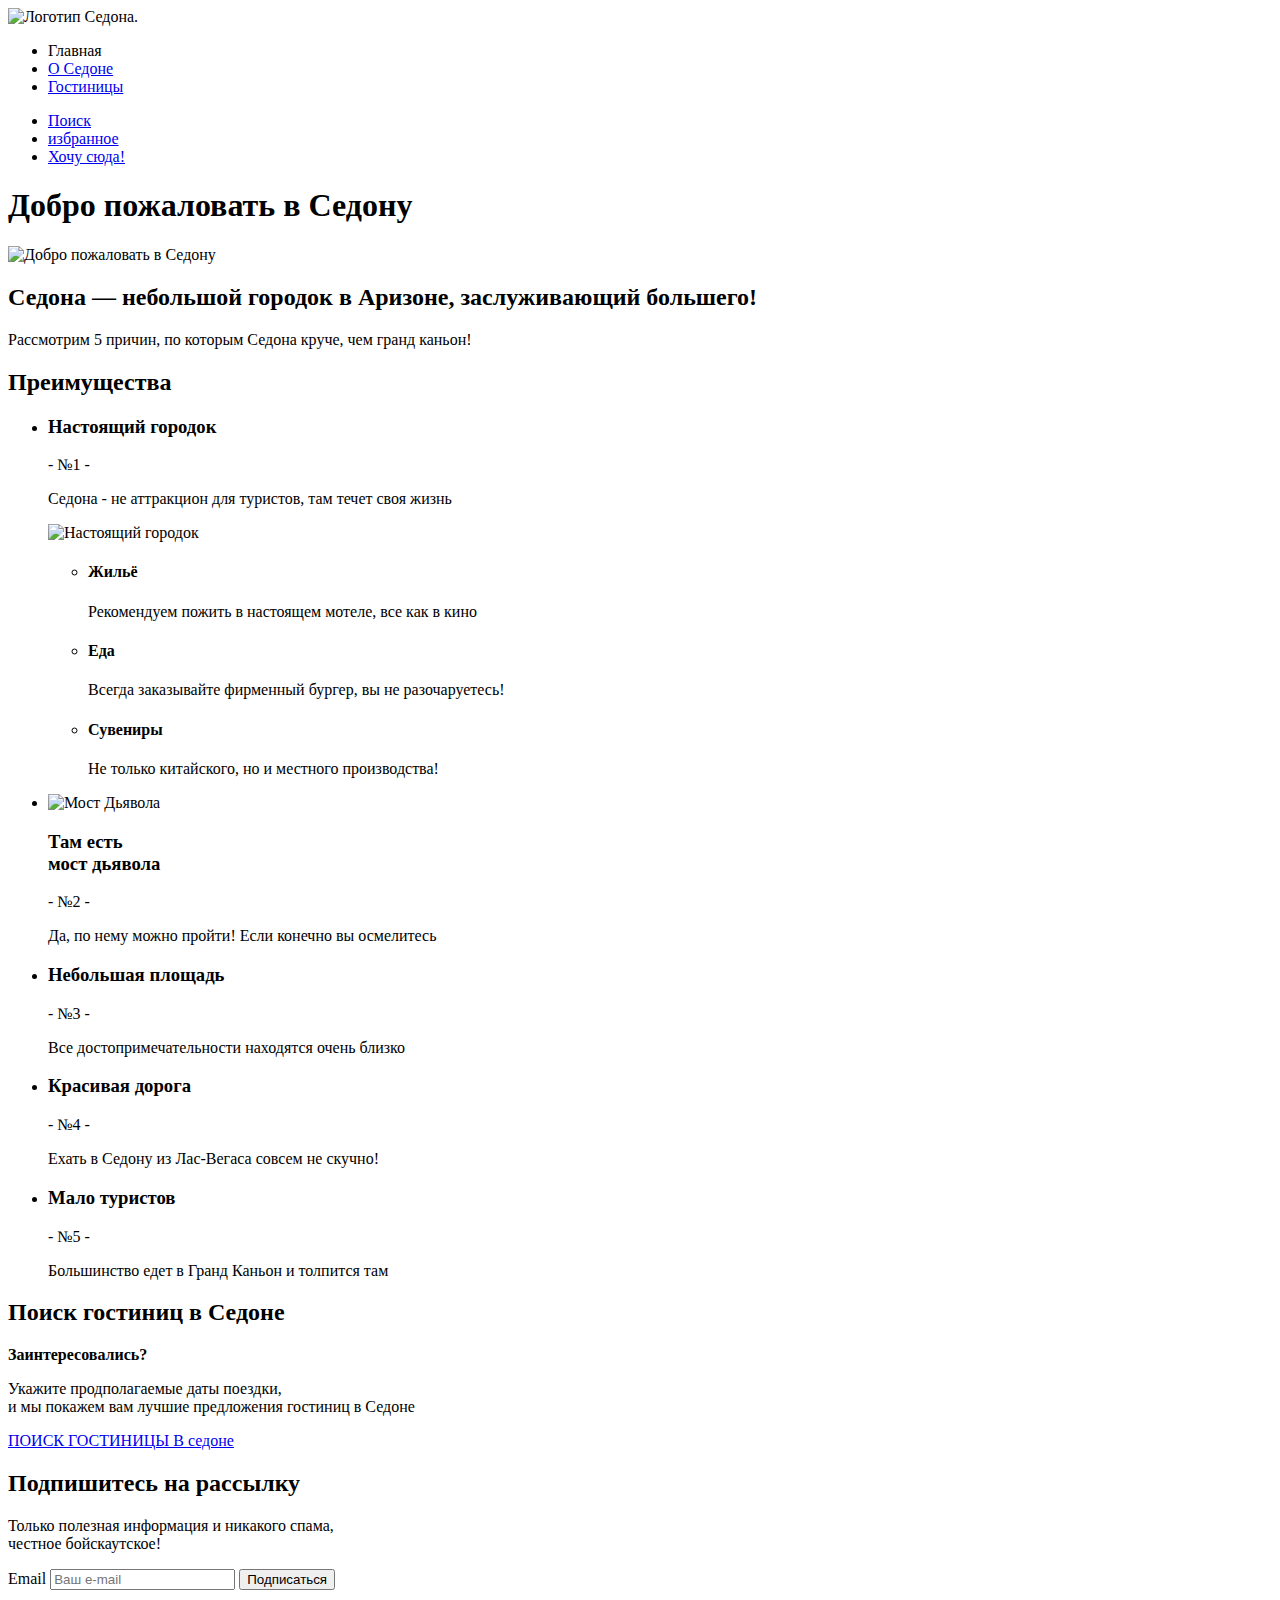
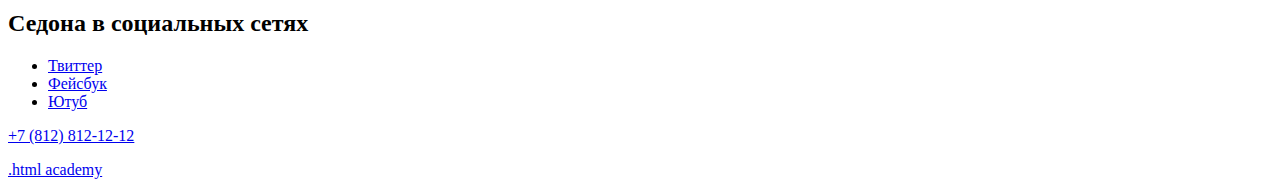
==== index.html @ 6b9be717 "разметка главной страницы" ====
<!DOCTYPE html>
<html lang="ru">

<head>
  <meta charset="utf-8">
  <title>Седона</title>
</head>

<body>
  <header class="page-header">
    <nav class="navigation">
      <a class="navigation-logo">
        <img class="page-header-logo" src="" alt="Логотип Седона.">
      </a>
      <ul class="navigation-list">
        <li class="navigation-item">
          <a class="navigation-link navigation-link-current">Главная</a>
        </li>
        <li class="navigation-item">
          <a class="navigation-link " href="#">О Седоне</a>
        </li>
        <li class="navigation-item">
          <a class="navigation-link" href="catalog.html">Гостиницы</a>
        </li>
      </ul>
      <ul class="navigation-list navigation-user">
        <li class="navigation-item">
          <a class="navigation-link" href="#">
            <span class="visually-hidden">Поиск</span>
          </a>
        </li>
        <li class="navigation-item">
          <a class="navigation-link" href="#">
            <span class="visually-hidden">избранное</span>
          </a>
        </li>
        <li class="navigation-item">
          <a class="navigation-link" href="#">Хочу сюда!</a>
        </li>
      </ul>
    </nav>
  </header>
  <main class="main-index">
    <h1 class="visually-hidden">Добро пожаловать в Седону</h1>
    <img class="image" src="" alt="Добро пожаловать в Седону">
    <section class="main-title">
      <h2 class="title-large">Седона — небольшой городок в Аризоне, заслуживающий большего!</h2>
      <p class="subtitle">Рассмотрим 5 причин, по которым Седона круче, чем гранд каньон!</p>
    </section>
    <section class="advantages">
      <h2 class="visually-hidden">Преимущества</h2>
      <ul class="advantages-list">
        <li class="advantage-item">
          <div class="advantage-first">
            <h3 class="advantages-title">Настоящий городок</h3>
            <span class="advantage-number">- №1 -</span>
            <p class="advantage-description">Седона - не аттракцион для туристов, там течет своя жизнь</p>
          </div>
          <div class="advantage-image"> <img alt="Настоящий городок"> </div>
          <ul class="advantages-сity">
            <li class="advantages-сity house">
              <h4>Жильё</h4>
              <p>Рекомендуем пожить в настоящем мотеле, все как в кино</p>
            </li>
            <li class="advantages-сity food">
              <h4>Еда</h4>
              <p>Всегда заказывайте фирменный бургер, вы не разочаруетесь!</p>
            </li>
            <li class="advantages-сity gift">
              <h4>Сувениры</h4>
              <p>Не только китайского, но и местного производства!</p>
            </li>
          </ul>
        </li>
        <li class="advantage-item">
          <div class="advantage-image"> <img alt="Мост Дьявола"> </div>
          <div class="advantage-second">
            <h3 class="advantages-title">Там есть <br> мост дьявола</h3>
            <span class="advantage-number">- №2 -</span>
            <p class="advantage-description">Да, по нему можно пройти! Если конечно вы осмелитесь</p>
          </div>
        </li>
        <li class="advantage-item">
          <h3 class="advantages-title">Небольшая площадь</h3>
          <span class="advantage-number">- №3 -</span>
          <p class="advantage-description">Все достопримечательности находятся очень близко</p>
        </li>
        <li class="advantage-item">
          <h3 class="advantages-title">Красивая дорога</h3>
          <span class="advantage-number">- №4 -</span>
          <p class="advantage-description">Ехать в Седону из Лас-Вегаса совсем не скучно!</p>
        </li>
        <li class="advantage-item">
          <h3>Мало туристов</h3>
          <span class="advantage-number">- №5 -</span>
          <p class="advantage-description">Большинство едет в Гранд Каньон и толпится там</p>
        </li>
      </ul>
    </section>
    <section class="search-hotel">
      <h2 class="visually-hidden">Поиск гостиниц в Седоне</h2>
      <strong class="search-question">Заинтересовались?</strong>
      <p class="search-date">Укажите продполагаемые даты поездки,
        <br>и мы покажем вам лучшие предложения гостиниц в Седоне
      </p>
      <a class="button button-search" href="#">ПОИСК ГОСТИНИЦЫ В седоне</a>
    </section>
    <section class="newsletter">
      <h2 class="page-footer-title">Подпишитесь на рассылку
      </h2>
      <p>Только полезная информация и никакого спама,<br>
        честное бойскаутское!</p>
      <form class="newsletter-form" action="https://echo.htmlacademy.ru/" method="post">
        <label for="newsletter-email">Email</label>
        <input class="field" placeholder="Ваш e-mail" type="email" name="newsletter-email" id="newsletter-email"
          required>
        <button class="button newsletter-button" type="submit"> Подписаться
        </button>
      </form>
    </section>
  </main>
  <footer class="page-footer">
    <section class="footer-social">
      <h2 class="visually-hidden">Седона в социальных сетях</h2>
      <ul class="footer-social-list">
        <li class="footer-social-item">
          <a class="button" href="#">
            <span class="visually-hidden">Твиттер</span>
          </a>
        </li>
        <li class="footer-social-item">
          <a class="button" href="#">
            <span class="visually-hidden">Фейсбук</span>
          </a>
        </li>
        <li class="footer-social-item">
          <a class="button" href="#">
            <span class="visually-hidden">Ютуб</span>
          </a>
        </li>
      </ul>
      <a class="contacts-phone" href="tel:78128121212">+7 (812) 812-12-12</a>
      <p class="about-text"> <a class="htmlacademy-link" href="https://htmlacademy.ru/">.html academy</a>
      </p>
    </section>
  </footer>
</body>

</html>
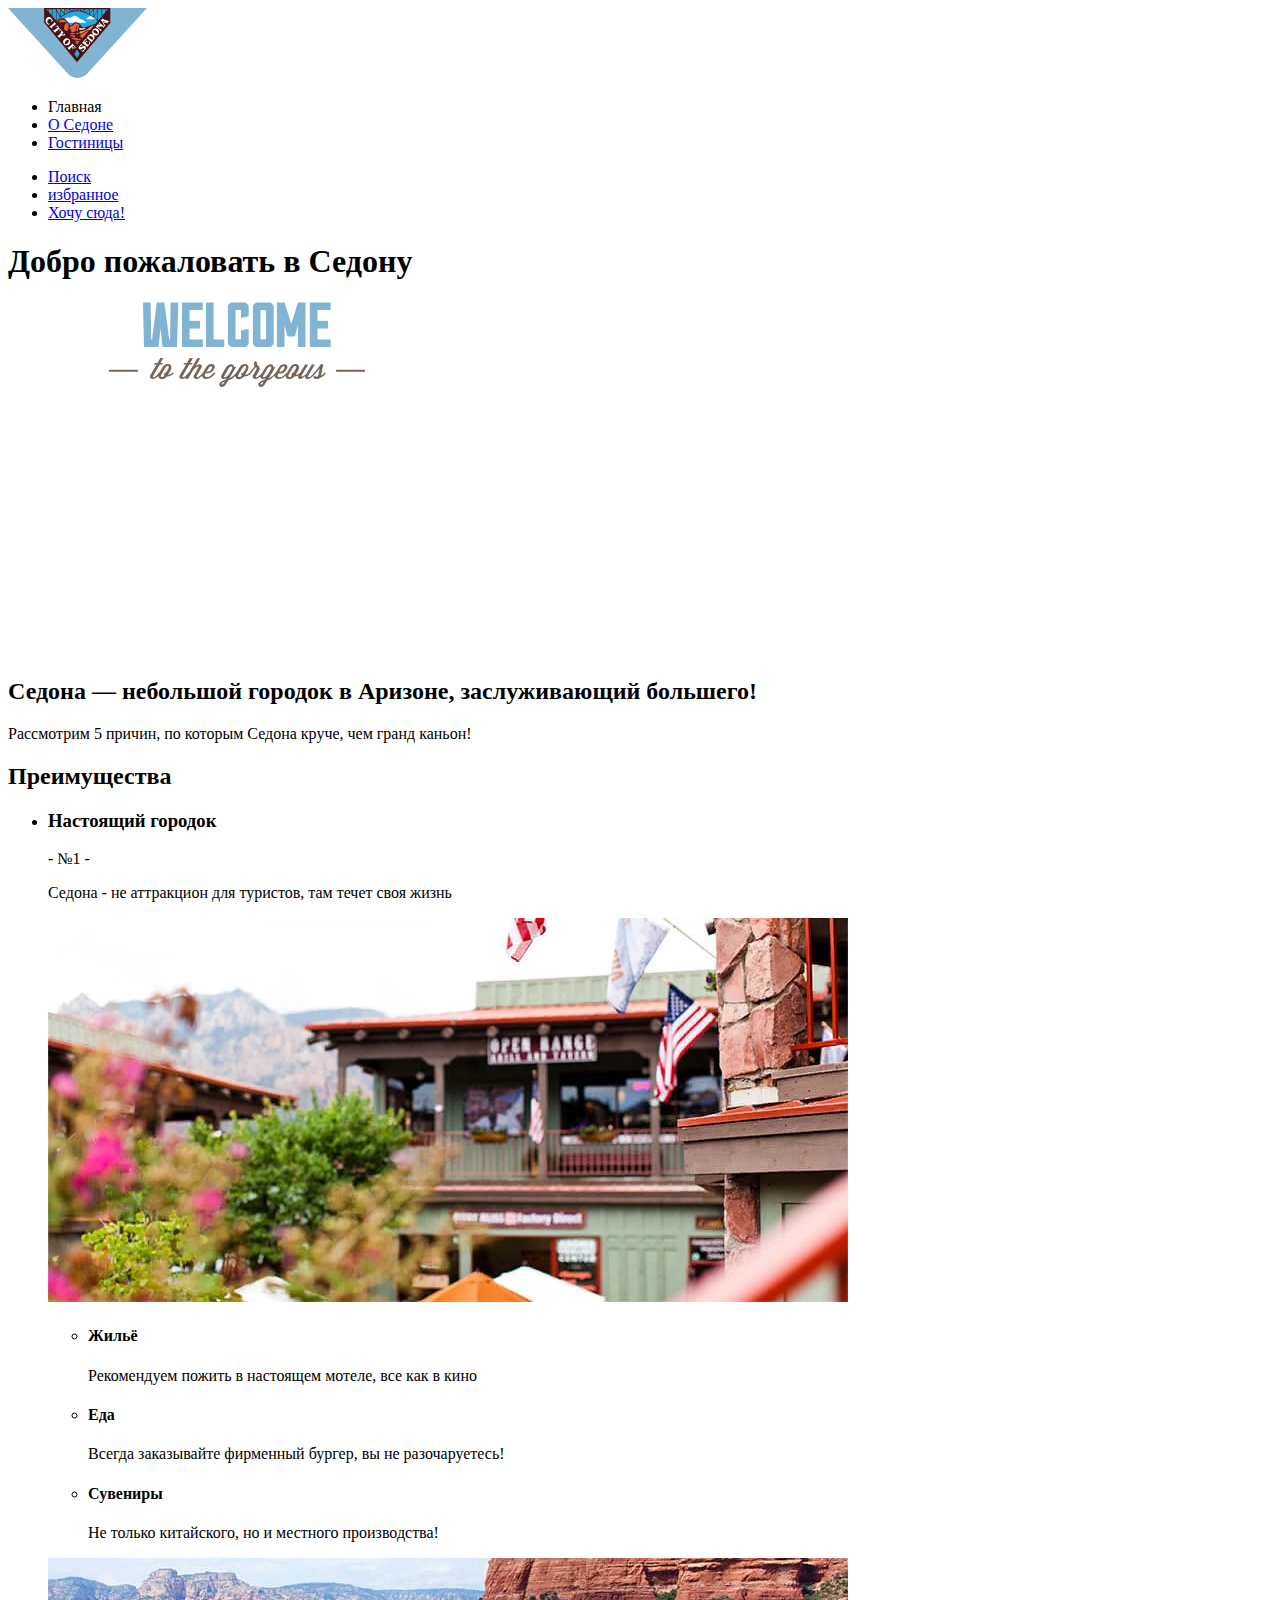
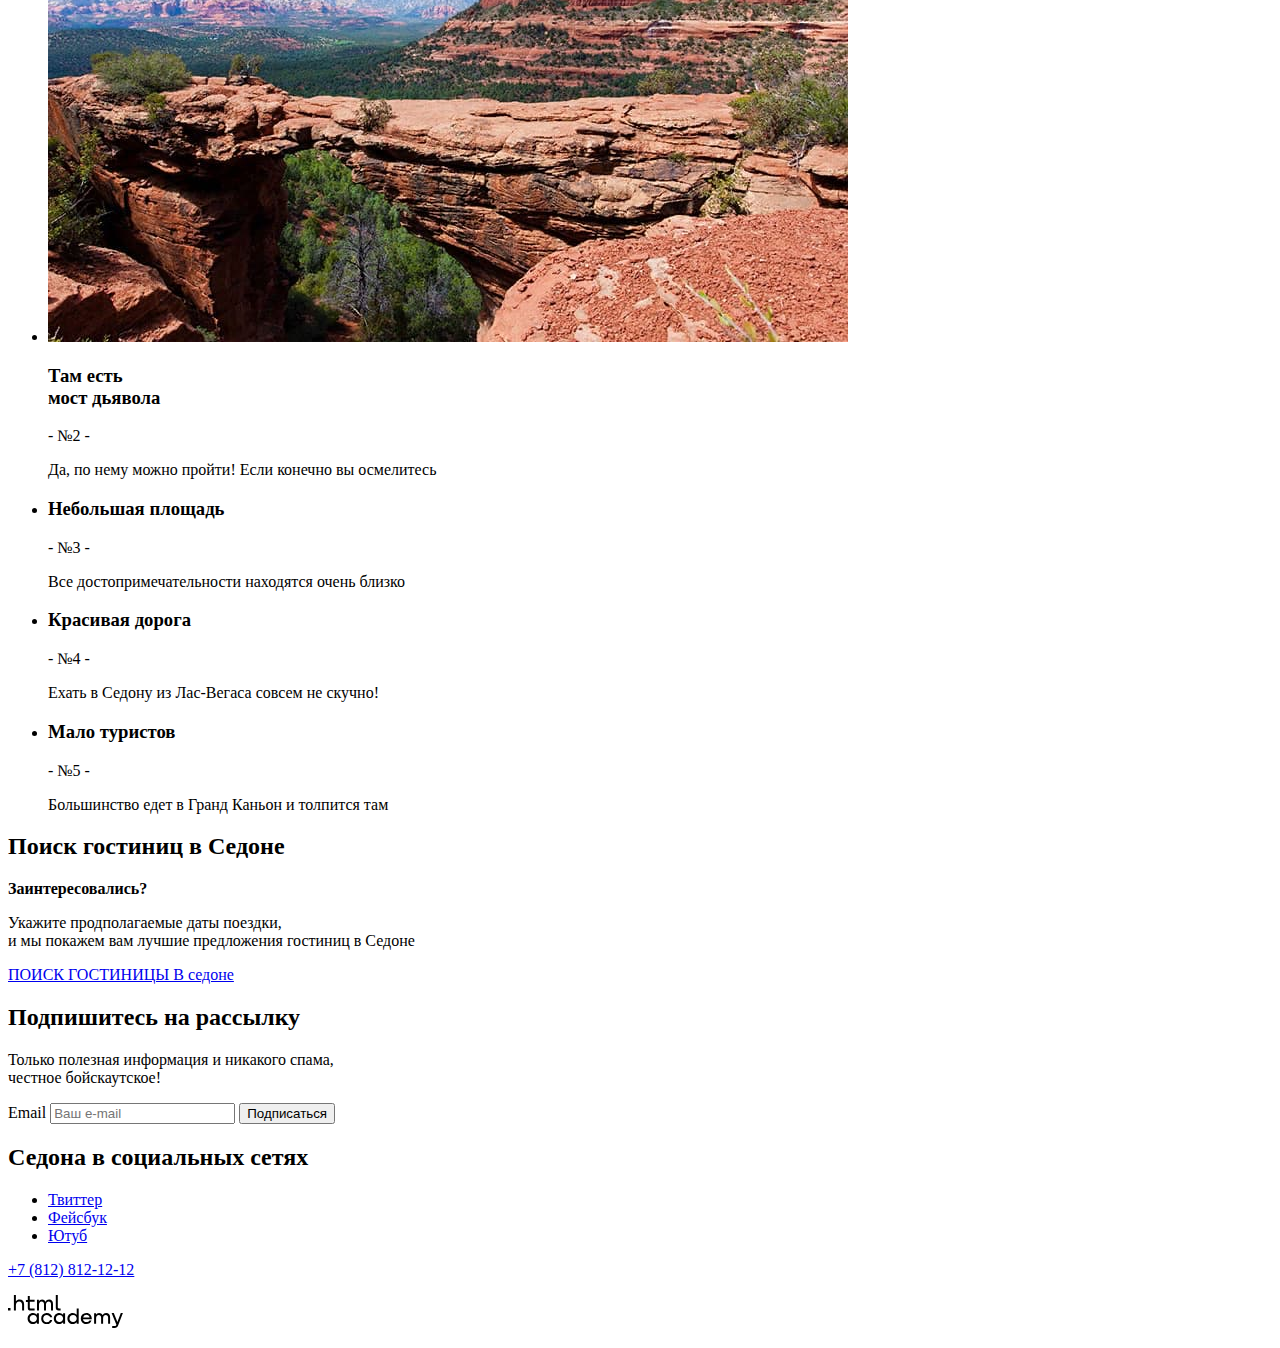
==== commit 625567c6: "графика для всех страниц" ====
--- a/index.html
+++ b/index.html
@@ -10,7 +10,7 @@
   <header class="page-header">
     <nav class="navigation">
       <a class="navigation-logo">
-        <img class="page-header-logo" src="" alt="Логотип Седона.">
+        <img class="page-header-logo" src="images/logo.svg" width="139" height="70" alt="Логотип Седона.">
       </a>
       <ul class="navigation-list">
         <li class="navigation-item">
@@ -42,7 +42,7 @@
   </header>
   <main class="main-index">
     <h1 class="visually-hidden">Добро пожаловать в Седону</h1>
-    <img class="image" src="" alt="Добро пожаловать в Седону">
+    <img class="image" src="images/welcome.svg" width="458" height="352" alt="Добро пожаловать в Седону">
     <section class="main-title">
       <h2 class="title-large">Седона — небольшой городок в Аризоне, заслуживающий большего!</h2>
       <p class="subtitle">Рассмотрим 5 причин, по которым Седона круче, чем гранд каньон!</p>
@@ -56,7 +56,8 @@
             <span class="advantage-number">- №1 -</span>
             <p class="advantage-description">Седона - не аттракцион для туристов, там течет своя жизнь</p>
           </div>
-          <div class="advantage-image"> <img alt="Настоящий городок"> </div>
+          <div class="advantage-image"> <img src="images/photo/photo-1.jpg" width="800" height="384"
+              alt="Настоящий городок"> </div>
           <ul class="advantages-сity">
             <li class="advantages-сity house">
               <h4>Жильё</h4>
@@ -73,7 +74,8 @@
           </ul>
         </li>
         <li class="advantage-item">
-          <div class="advantage-image"> <img alt="Мост Дьявола"> </div>
+          <div class="advantage-image"> <img src="images/photo/photo-2.jpg" width="800" height="384" alt="Мост Дьявола">
+          </div>
           <div class="advantage-second">
             <h3 class="advantages-title">Там есть <br> мост дьявола</h3>
             <span class="advantage-number">- №2 -</span>
@@ -140,7 +142,8 @@
         </li>
       </ul>
       <a class="contacts-phone" href="tel:78128121212">+7 (812) 812-12-12</a>
-      <p class="about-text"> <a class="htmlacademy-link" href="https://htmlacademy.ru/">.html academy</a>
+      <p class="about-text"> <a class="htmlacademy-link" href="https://htmlacademy.ru/">
+          <img src="images/htmlacademy.svg" width="115" height="33" alt=".html academy"></a>
       </p>
     </section>
   </footer>
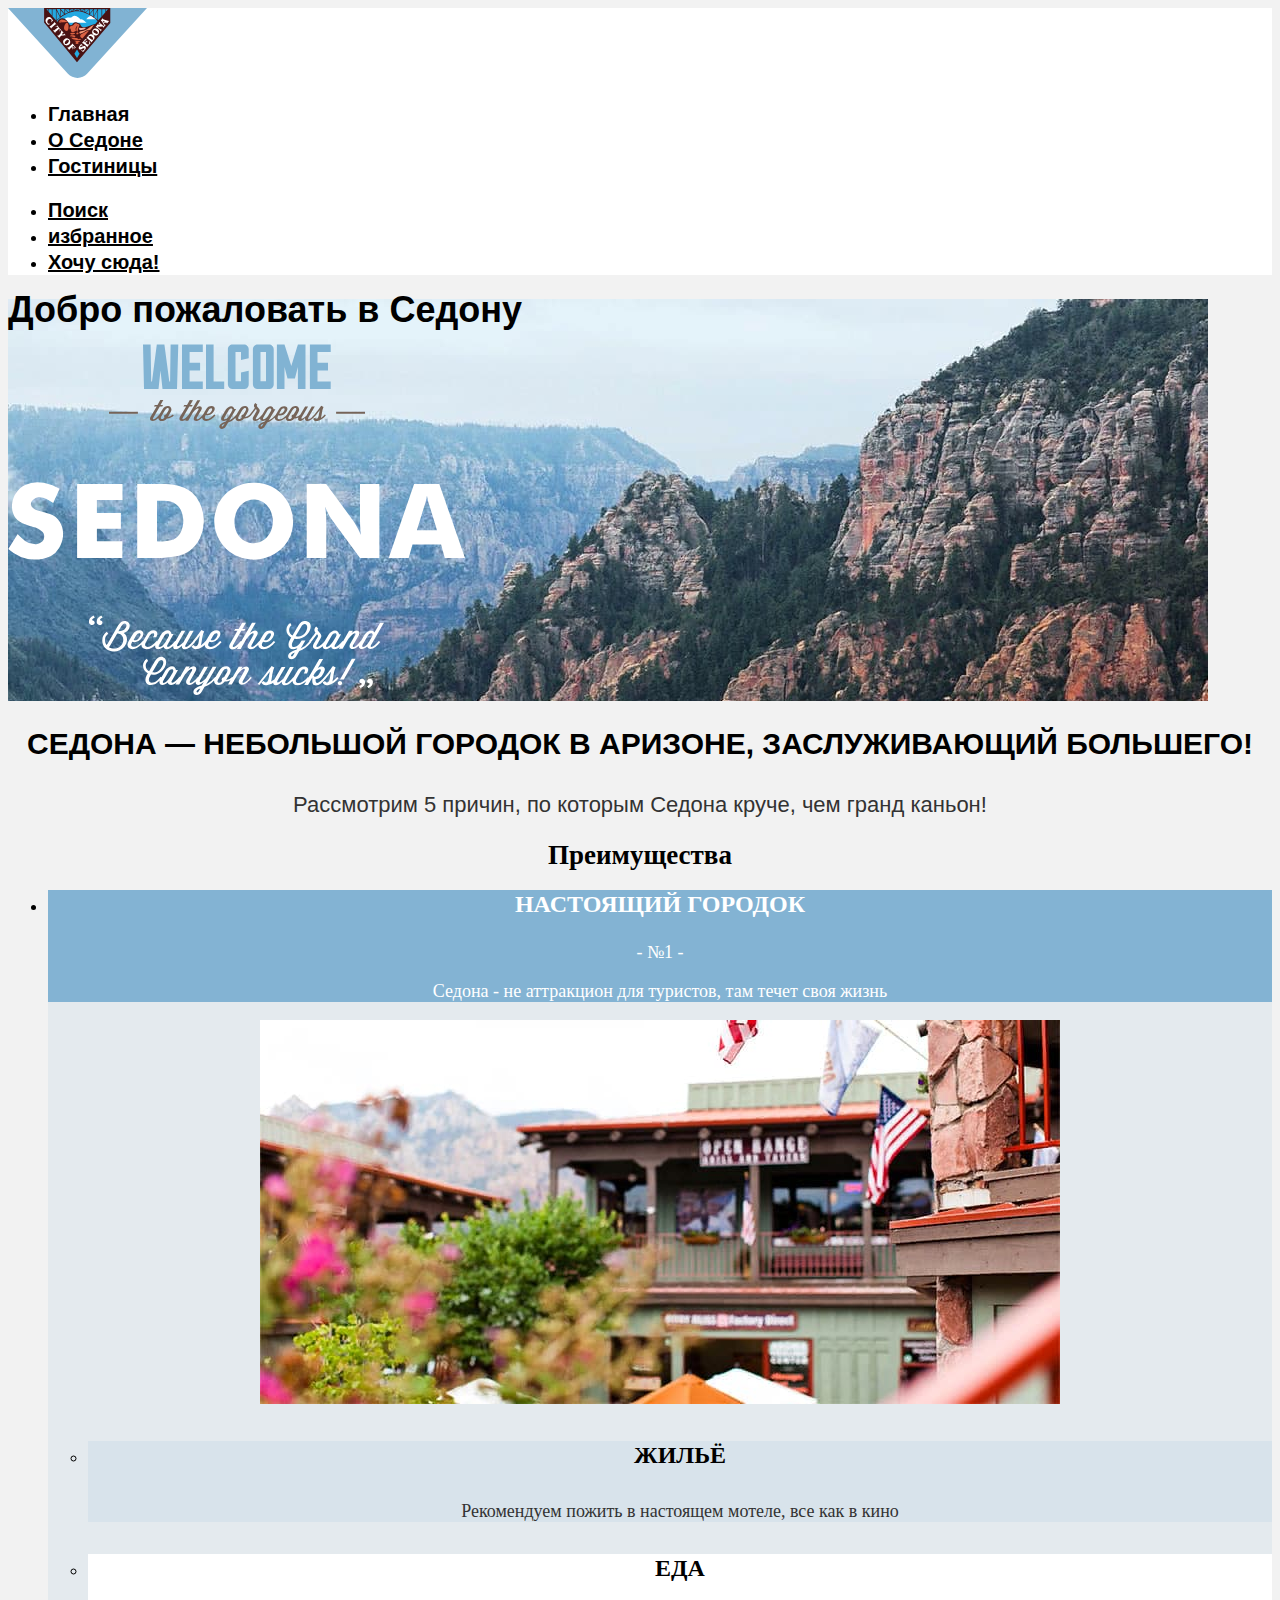
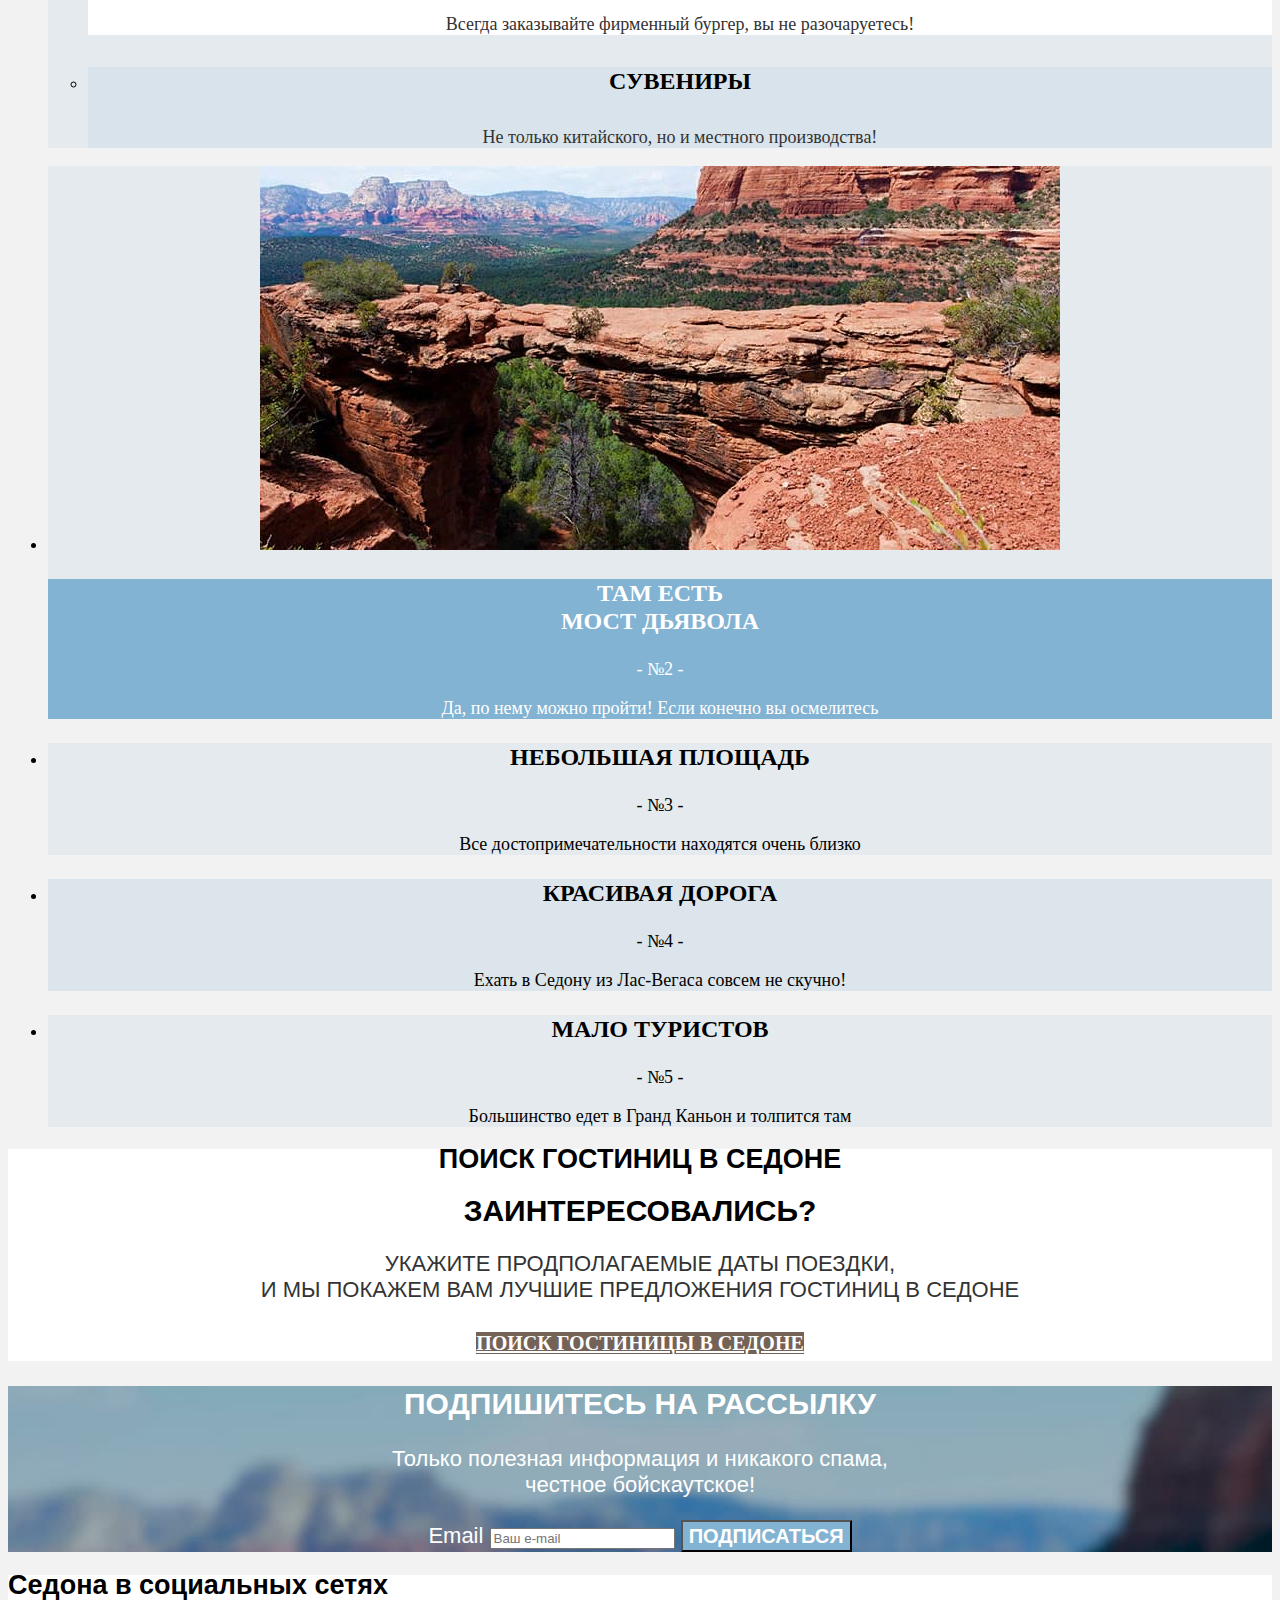
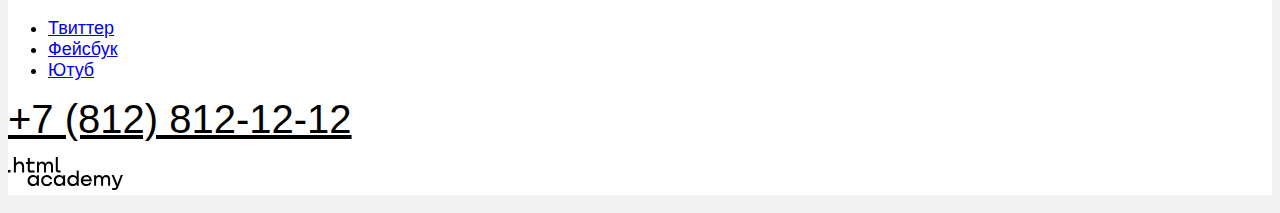
==== commit a5da3263: "Merge pull request #4 from Aleksandra2111/master" ====
--- a/index.html
+++ b/index.html
@@ -4,6 +4,7 @@
 <head>
   <meta charset="utf-8">
   <title>Седона</title>
+  <link rel="stylesheet" href="styles/styles.css">
 </head>
 
 <body>
@@ -41,8 +42,10 @@
     </nav>
   </header>
   <main class="main-index">
-    <h1 class="visually-hidden">Добро пожаловать в Седону</h1>
-    <img class="image" src="images/welcome.svg" width="458" height="352" alt="Добро пожаловать в Седону">
+    <section class="welcome">
+      <h1 class="visually-hidden">Добро пожаловать в Седону</h1>
+      <img class="image" src="images/welcome.svg" width="458" height="352" alt="Добро пожаловать в Седону">
+    </section>
     <section class="main-title">
       <h2 class="title-large">Седона — небольшой городок в Аризоне, заслуживающий большего!</h2>
       <p class="subtitle">Рассмотрим 5 причин, по которым Седона круче, чем гранд каньон!</p>
@@ -59,15 +62,15 @@
           <div class="advantage-image"> <img src="images/photo/photo-1.jpg" width="800" height="384"
               alt="Настоящий городок"> </div>
           <ul class="advantages-сity">
-            <li class="advantages-сity house">
+            <li class="house">
               <h4>Жильё</h4>
               <p>Рекомендуем пожить в настоящем мотеле, все как в кино</p>
             </li>
-            <li class="advantages-сity food">
+            <li class="food">
               <h4>Еда</h4>
               <p>Всегда заказывайте фирменный бургер, вы не разочаруетесь!</p>
             </li>
-            <li class="advantages-сity gift">
+            <li class="gift">
               <h4>Сувениры</h4>
               <p>Не только китайского, но и местного производства!</p>
             </li>
@@ -87,13 +90,13 @@
           <span class="advantage-number">- №3 -</span>
           <p class="advantage-description">Все достопримечательности находятся очень близко</p>
         </li>
-        <li class="advantage-item">
+        <li class="advantage-four">
           <h3 class="advantages-title">Красивая дорога</h3>
           <span class="advantage-number">- №4 -</span>
           <p class="advantage-description">Ехать в Седону из Лас-Вегаса совсем не скучно!</p>
         </li>
         <li class="advantage-item">
-          <h3>Мало туристов</h3>
+          <h3 class="advantages-title">Мало туристов</h3>
           <span class="advantage-number">- №5 -</span>
           <p class="advantage-description">Большинство едет в Гранд Каньон и толпится там</p>
         </li>
@@ -108,17 +111,19 @@
       <a class="button button-search" href="#">ПОИСК ГОСТИНИЦЫ В седоне</a>
     </section>
     <section class="newsletter">
-      <h2 class="page-footer-title">Подпишитесь на рассылку
-      </h2>
-      <p>Только полезная информация и никакого спама,<br>
-        честное бойскаутское!</p>
-      <form class="newsletter-form" action="https://echo.htmlacademy.ru/" method="post">
-        <label for="newsletter-email">Email</label>
-        <input class="field" placeholder="Ваш e-mail" type="email" name="newsletter-email" id="newsletter-email"
-          required>
-        <button class="button newsletter-button" type="submit"> Подписаться
-        </button>
-      </form>
+      <div class="newsletter-index">
+        <h2 class="page-footer-title">Подпишитесь на рассылку
+        </h2>
+        <p>Только полезная информация и никакого спама,<br>
+          честное бойскаутское!</p>
+        <form class="newsletter-form" action="https://echo.htmlacademy.ru/" method="post">
+          <label for="newsletter-email">Email</label>
+          <input class="field" placeholder="Ваш e-mail" type="email" name="newsletter-email" id="newsletter-email"
+            required>
+          <button class="button newsletter-button" type="submit"> Подписаться
+          </button>
+        </form>
+      </div>
     </section>
   </main>
   <footer class="page-footer">
--- a/styles/styles.css
+++ b/styles/styles.css
@@ -0,0 +1,358 @@
+@font-face {
+    font-family: "PT Sans";
+    font-style: normal;
+    font-weight: 400;
+    src: url("../fonts/pt-sans-regular.woff2") format("woff2");
+    font-display: swap;
+  }
+  
+  
+@font-face {
+    font-family: "PT Sans";
+    font-style: normal;
+    font-weight: 700;
+    src: url("../fonts/ptsans-700.woff2") format("woff2");
+    font-display: swap;
+}
+  
+@font-face {
+    font-family: "PT Sans";
+    font-style: italic;
+    font-weight: 400;
+    src: url("../fonts/ptsans-400.woff2") format("woff2");
+}
+@font-face {
+    font-family: "PT Sans";
+    font-style: italic;
+    font-weight: 700;
+    src: url("../fonts/ptsans-700.woff2") format("woff2");
+    font-display: swap;
+}
+
+body {
+    font-family: "PT Sans",sans-serif ;
+    font-size: 18px;
+    line-height: 21px;
+    background: #F2F2F2;
+    color:#000000;
+}
+.page-header {
+    background-color:#ffffff;
+    color:black;
+}
+.navigation-link {
+    font-style: normal;
+    font-weight: 700;
+    font-size: 20px;
+    line-height: 26px;
+    color: #000000;
+    background-color:#ffffff;
+}
+.welcome{
+    background-image: url("../images/index-background.jpg");
+    background-size: 1200px 485px;
+    background-repeat: no-repeat;
+}
+.title-large {
+    font-size: 30px;
+    line-height: 36px;
+    text-align: center;
+    text-transform: uppercase;
+    color: #000000;
+}
+.subtitle {
+    font-style: normal;
+    font-weight: 400;
+    font-size: 22px;
+    line-height: 36px;
+    text-align: center;
+    color: #333333;
+}
+.advantages {
+    font-family: "PT Sans";
+    font-style: normal;
+    font-weight: 700;
+    text-align: center;
+}
+.advantage-item{
+    color: #000000;
+    background-color: rgba(131, 179, 211, 0.12);
+}
+.advantage-first, .advantage-second {
+    background-color: #83B3D3;
+    color: #FFFFFF;
+}
+.advantages-title {
+    font-size: 24px;
+    line-height: 28px;
+    text-align: center;
+    text-transform: uppercase;
+}
+.advantage-number{
+    font-style: normal;
+    font-weight: 400;
+    font-size: 18px;
+    line-height: 21px;
+    text-align: center;
+    text-transform: uppercase;
+}
+.advantage-description {
+    font-style: normal;
+    font-weight: 400;
+    font-size: 18px;
+    line-height: 21px;
+    text-align: center;
+}
+h4 {
+    font-style: normal;
+    font-weight: 700;
+    font-size: 24px;
+    line-height: 28px;
+    text-align: center;
+    text-transform: uppercase;
+    color: #000000;
+}
+.gift, .house {
+    background-color: rgba(131, 179, 211, 0.12);
+}
+.advantages-сity p {
+    font-style: normal;
+    font-weight: 400;
+    font-size: 18px;
+    line-height: 21px;
+    text-align: center;
+    color: #333333;
+}
+.food{
+    background-color: #FFFFFF;
+}
+.advantage-four {
+    background-color: rgba(131, 179, 211, 0.2);
+}
+.search-hotel {
+    background-color: #FFFFFF;
+    text-align: center;
+    text-transform: uppercase;
+}
+.search-question {
+    font-style: normal;
+    font-weight: 700;
+    font-size: 30px;
+    line-height: 36px;
+    text-align: center;
+    text-transform: uppercase;
+    color: #000000;
+}
+.search-date{
+    font-style: normal;
+    font-weight: 400;
+    font-size: 22px;
+    line-height: 26px;
+    text-align: center;
+    color: #333333;
+}
+.button-search{
+    background-color: #756257;
+    font-family: PT Sans;
+    font-style: normal;
+    font-weight: 700;
+    font-size: 20px;
+    line-height: 36px;
+    text-align: center;
+    text-transform: uppercase;
+    color: #FFFFFF;
+}
+.newsletter {
+    font-style: normal;
+    font-weight: 400;
+    font-size: 22px;
+    line-height: 26px;
+    text-align: center;
+    color: #000000;
+}
+.newsletter-index {
+    background-image:url("../images/background.jpg");
+    background-repeat: no-repeat;
+    background-size: 100% auto;
+    color: #FFFFFF;
+}
+.page-footer-title {
+    font-style: normal;
+    font-weight: 700;
+    font-size: 30px;
+    line-height: 36px;
+    text-align: center;
+    text-transform: uppercase;
+}
+.newsletter-button {
+    font-style: normal;
+    font-weight: 700;
+    font-size: 20px;
+    line-height: 26px;
+    align-items: center;
+    text-align: center;
+    text-transform: uppercase;
+    color: #FFFFFF;
+    background-color: #83B3D3;
+}
+.page-footer {
+    background-color: #FFFFFF;
+}
+.contacts-phone {
+    font-style: normal;
+    font-weight: 400;
+    font-size: 40px;
+    line-height: 40px;
+    text-align: center;
+    text-transform: uppercase;
+    color: #000000;
+}
+.catalog-header {
+    background-image:url("../images/catalog-background.jpg");
+    background-repeat: no-repeat;
+    background-size: 1200px 408px;
+}
+.inner-header-title {
+    font-style: normal;
+    font-weight:700;
+    font-size: 60px;
+    line-height: 78px;
+    color: #FFFFFF;
+}
+.breadcrumbs-link {
+    font-style: normal;
+    font-weight:400;
+    font-size: 16px;
+    line-height: 21px;
+    color: #FFFFFF;
+}
+.catalog-filter-title{
+    font-style: normal;
+    font-weight: 700;
+    font-size: 20px;
+    line-height: 26px;
+    color: #FFFFFF;
+}
+.catalog-filter-list{
+    font-style: normal;
+    font-weight: 400;
+    font-size: 18px;
+    line-height: 23px;
+    color: #FFFFFF;
+}
+.button-apply, .product-card-elect{
+    background-color: #83B3D3;
+    font-style: normal;
+    font-weight: 700;
+    font-size: 16px;
+    line-height: 21px;
+    align-items: center;
+    text-align: center;
+    text-transform: uppercase;
+    color: #FFFFFF;
+}
+.button-cancel{
+    font-style: normal;
+    font-weight:400;
+    font-size: 18px;
+    line-height: 23px;
+    text-align: center;
+    color: #FFFFFF;
+}
+.main-inner{
+    background-color: #FFFFFF;
+}
+.visually {
+    font-style: normal;
+    font-weight: 700;
+    font-size: 30px;
+    line-height: 39px;
+    text-transform: uppercase;
+    color: #000000;
+}
+.sorting-type {
+    font-style: normal;
+    font-weight:400;
+    font-size: 18px;
+    line-height: 23px;
+    color: #333333;
+}
+.product-card-title {
+    font-style: normal;
+    font-weight: 700;
+    font-size: 24px;
+    line-height: 31px;
+    color: #000000;
+}
+.product-card-subtitle b {
+    font-style: normal;
+    font-weight:400;
+    font-size: 18px;
+    line-height: 23px;
+    color: #333333;
+}
+.rate {
+    font-style: normal;
+    font-weight: 400;
+    font-size: 16px;
+    line-height: 21px;
+    text-transform: uppercase;
+    color: #333333;
+}
+.product-card-button{
+    font-style: normal;
+    font-weight: 700;
+    font-size: 16px;
+    line-height: 21px;
+    text-align: center;
+    text-transform: uppercase;
+    color: #FFFFFF;
+    background-color: #756257;
+    border-radius: 4px;
+}
+.elect{
+    background-color: #7DB54F;
+    font-style: normal;
+    font-weight: 700;
+    font-size: 16px;
+    line-height: 21px;
+    text-align: center;
+    text-transform: uppercase;
+    color: #FFFFFF;
+}
+.pagination-show-more {
+    background-color: #83B3D3;
+    font-style: normal;
+    font-weight: 700;
+    font-size: 20px;
+    line-height: 26px;
+    align-items: center;
+    text-align: center;
+    text-transform: uppercase;
+    color: #FFFFFF;
+}
+.pagination-link{
+    background-color: #83B3D3;
+    font-weight: 700;
+    font-size: 20px;
+    line-height: 26px;
+    align-items: center;
+    text-align: center;
+    text-transform: uppercase;
+    color: #FFFFFF;
+}
+.pagination-current{
+    color: #000000;
+}
+.hotels-number{
+    font-weight: 400;
+    font-size: 18px;
+    line-height: 23px;
+    color: #333333;
+}
+.sorting-number {
+    font-weight: 400;
+    font-size: 18px;
+    line-height: 23px;
+    color: #333333;
+}
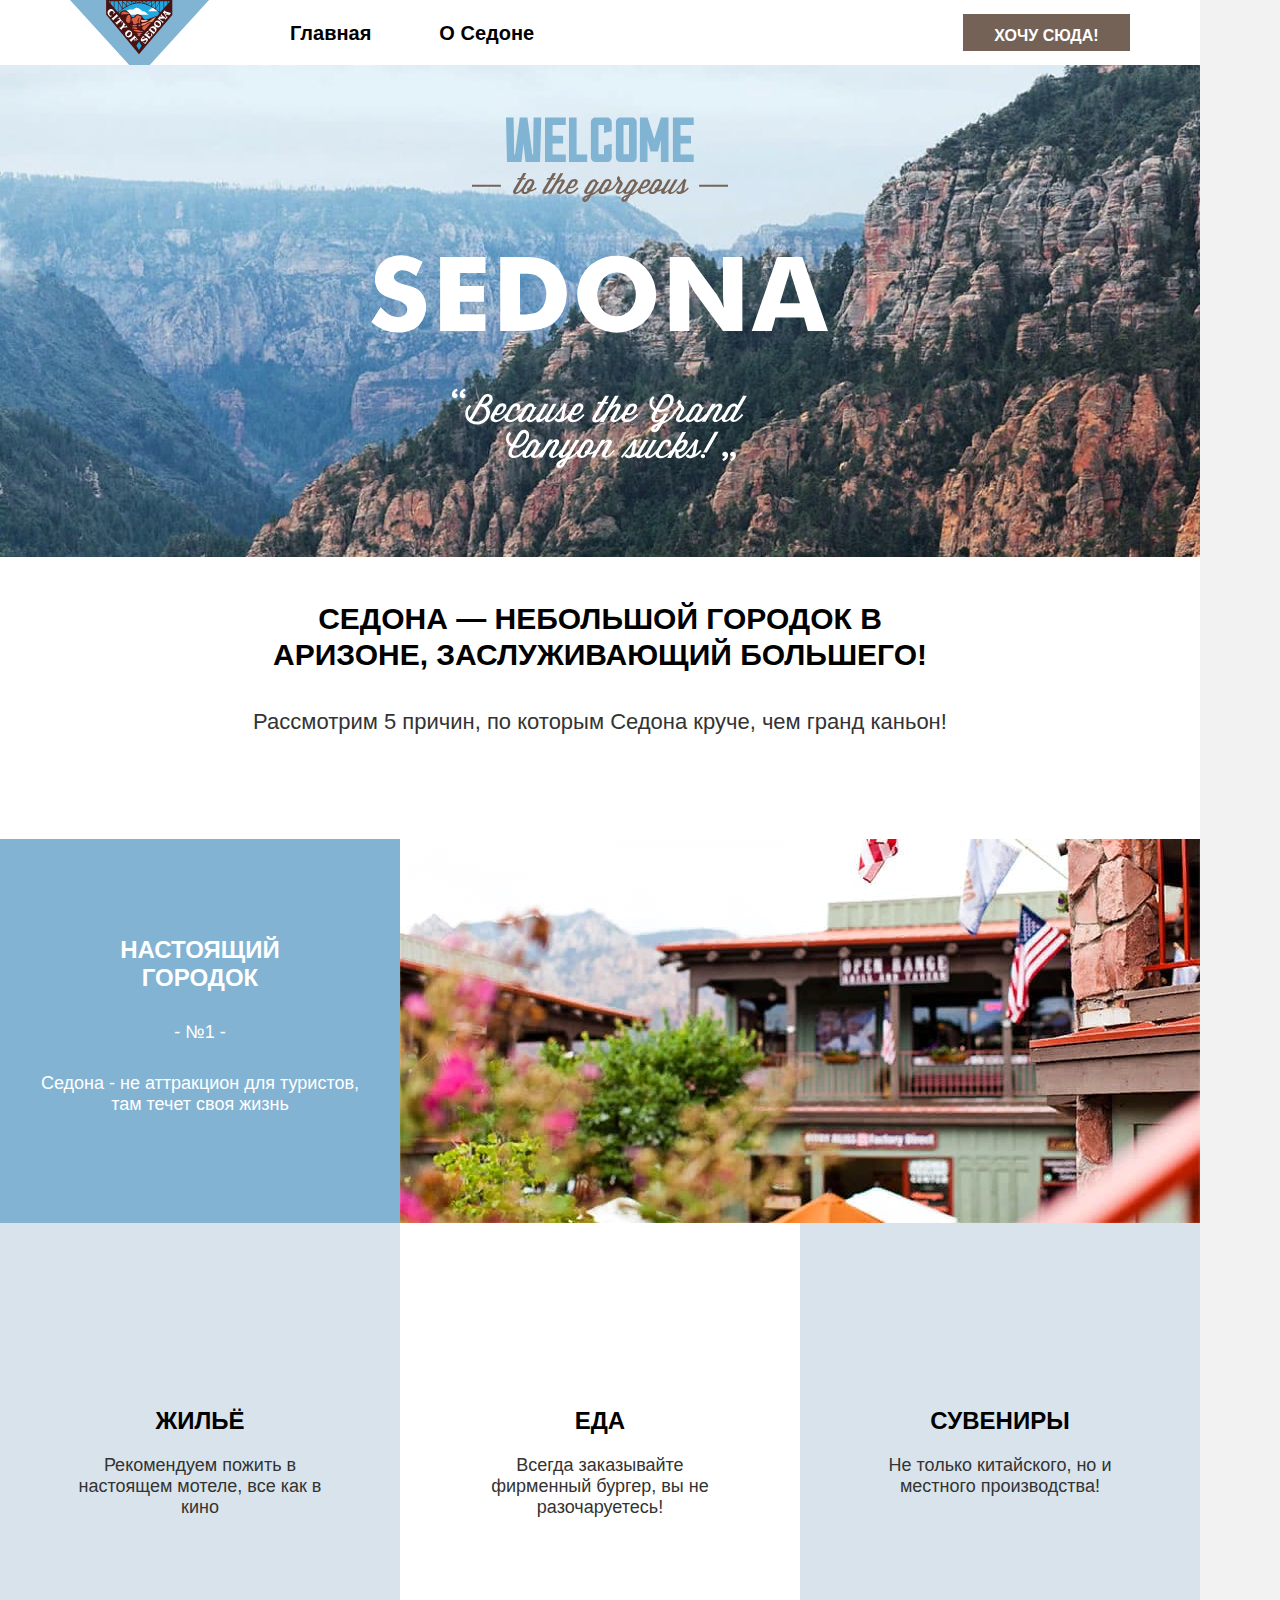
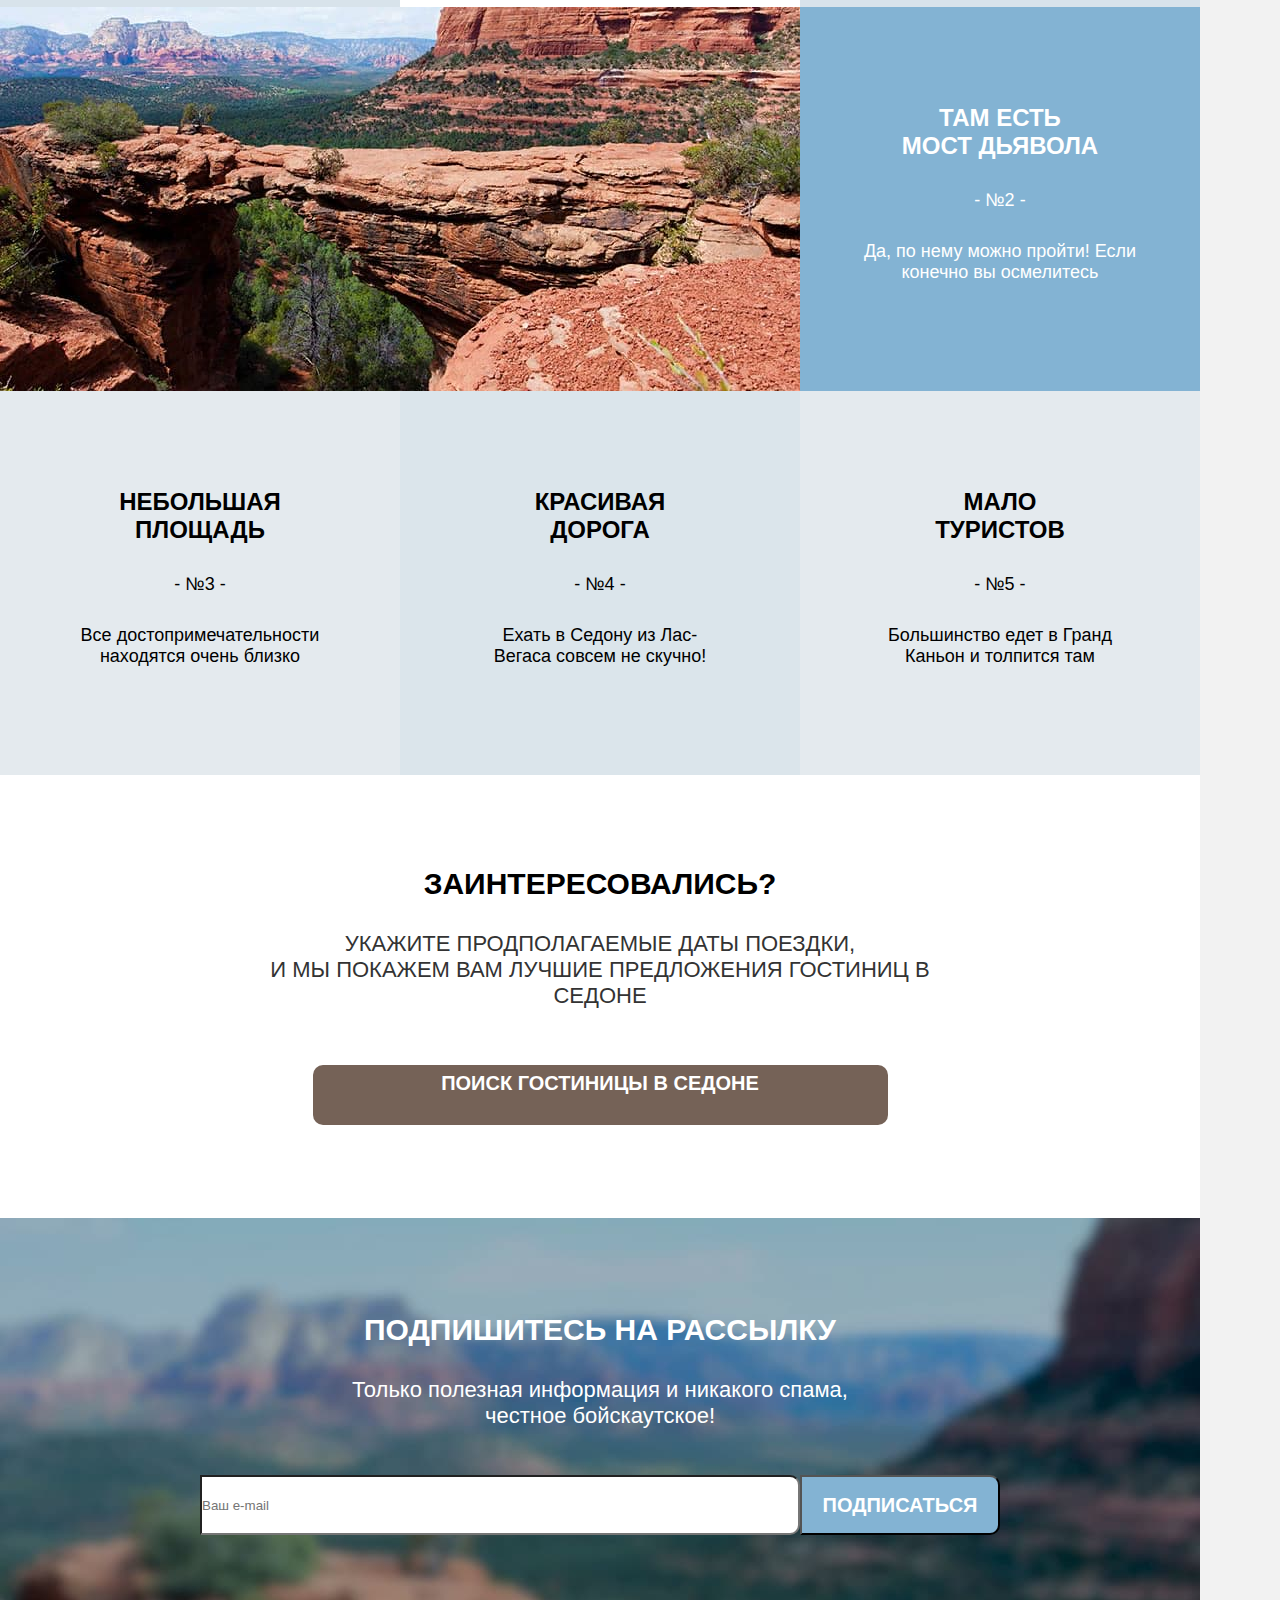
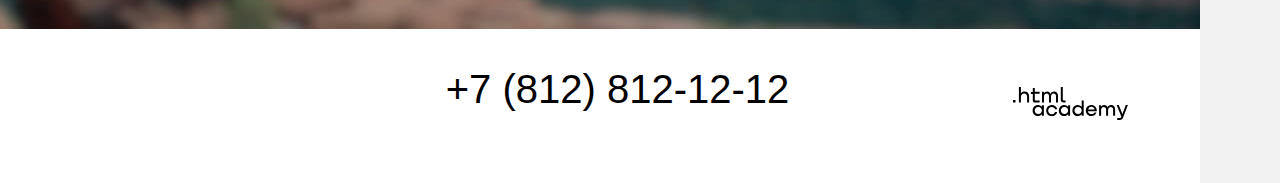
==== commit 4f41868d: "Merge pull request #5 from Aleksandra2111/master" ====
--- a/index.html
+++ b/index.html
@@ -36,121 +36,127 @@
           </a>
         </li>
         <li class="navigation-item">
-          <a class="navigation-link" href="#">Хочу сюда!</a>
+          <a class="navigation-link want" href="#">Хочу сюда!</a>
         </li>
       </ul>
     </nav>
   </header>
-  <main class="main-index">
-    <section class="welcome">
-      <h1 class="visually-hidden">Добро пожаловать в Седону</h1>
-      <img class="image" src="images/welcome.svg" width="458" height="352" alt="Добро пожаловать в Седону">
-    </section>
-    <section class="main-title">
-      <h2 class="title-large">Седона — небольшой городок в Аризоне, заслуживающий большего!</h2>
-      <p class="subtitle">Рассмотрим 5 причин, по которым Седона круче, чем гранд каньон!</p>
-    </section>
-    <section class="advantages">
-      <h2 class="visually-hidden">Преимущества</h2>
-      <ul class="advantages-list">
-        <li class="advantage-item">
-          <div class="advantage-first">
-            <h3 class="advantages-title">Настоящий городок</h3>
-            <span class="advantage-number">- №1 -</span>
-            <p class="advantage-description">Седона - не аттракцион для туристов, там течет своя жизнь</p>
-          </div>
-          <div class="advantage-image"> <img src="images/photo/photo-1.jpg" width="800" height="384"
-              alt="Настоящий городок"> </div>
-          <ul class="advantages-сity">
-            <li class="house">
-              <h4>Жильё</h4>
-              <p>Рекомендуем пожить в настоящем мотеле, все как в кино</p>
-            </li>
-            <li class="food">
-              <h4>Еда</h4>
-              <p>Всегда заказывайте фирменный бургер, вы не разочаруетесь!</p>
-            </li>
-            <li class="gift">
-              <h4>Сувениры</h4>
-              <p>Не только китайского, но и местного производства!</p>
-            </li>
-          </ul>
-        </li>
-        <li class="advantage-item">
-          <div class="advantage-image"> <img src="images/photo/photo-2.jpg" width="800" height="384" alt="Мост Дьявола">
-          </div>
-          <div class="advantage-second">
-            <h3 class="advantages-title">Там есть <br> мост дьявола</h3>
-            <span class="advantage-number">- №2 -</span>
-            <p class="advantage-description">Да, по нему можно пройти! Если конечно вы осмелитесь</p>
-          </div>
-        </li>
-        <li class="advantage-item">
-          <h3 class="advantages-title">Небольшая площадь</h3>
-          <span class="advantage-number">- №3 -</span>
-          <p class="advantage-description">Все достопримечательности находятся очень близко</p>
-        </li>
-        <li class="advantage-four">
-          <h3 class="advantages-title">Красивая дорога</h3>
-          <span class="advantage-number">- №4 -</span>
-          <p class="advantage-description">Ехать в Седону из Лас-Вегаса совсем не скучно!</p>
-        </li>
-        <li class="advantage-item">
-          <h3 class="advantages-title">Мало туристов</h3>
-          <span class="advantage-number">- №5 -</span>
-          <p class="advantage-description">Большинство едет в Гранд Каньон и толпится там</p>
-        </li>
-      </ul>
-    </section>
-    <section class="search-hotel">
-      <h2 class="visually-hidden">Поиск гостиниц в Седоне</h2>
-      <strong class="search-question">Заинтересовались?</strong>
-      <p class="search-date">Укажите продполагаемые даты поездки,
-        <br>и мы покажем вам лучшие предложения гостиниц в Седоне
-      </p>
-      <a class="button button-search" href="#">ПОИСК ГОСТИНИЦЫ В седоне</a>
-    </section>
-    <section class="newsletter">
+  <main class="main-container main-index">
+    <div class="page-container">
+      <section class="welcome">
+        <h1 class="visually-hidden">Добро пожаловать в Седону</h1>
+        <img class="image" src="images/welcome.svg" width="458" height="352" alt="Добро пожаловать в Седону">
+      </section>
+      <section class="main-title">
+        <h2 class="title-large">Седона — небольшой городок в Аризоне, заслуживающий большего!</h2>
+        <p class="subtitle">Рассмотрим 5 причин, по которым Седона круче, чем гранд каньон!</p>
+      </section>
+      <section class="advantages">
+        <h2 class="visually-hidden">Преимущества</h2>
+        <ul class="advantages-list">
+          <li class="advantage-item">
+            <div class="advantage-exception">
+              <h3 class="advantages-title">Настоящий <br>городок</h3>
+              <span class="advantage-number">- №1 -</span>
+              <p class="advantage-description">Седона - не аттракцион для туристов, там течет своя жизнь</p>
+            </div>
+            <div class="advantage-image"> <img src="images/photo/photo-1.jpg" width="800" height="384"
+                alt="Настоящий городок">
+            </div>
+            <ul class="advantages-сity">
+              <li class="advantages-сity-item house">
+                <h4>Жильё</h4>
+                <p>Рекомендуем пожить в настоящем мотеле, все как в кино</p>
+              </li>
+              <li class="advantages-сity-item food">
+                <h4>Еда</h4>
+                <p>Всегда заказывайте фирменный бургер, вы не разочаруетесь!</p>
+              </li>
+              <li class="advantages-сity-item gift">
+                <h4>Сувениры</h4>
+                <p>Не только китайского, но и местного производства!</p>
+              </li>
+            </ul>
+          </li>
+          <li class="advantage-item">
+            <div class="advantage-image"> <img src="images/photo/photo-2.jpg" width="800" height="384"
+                alt="Мост Дьявола">
+            </div>
+            <div class="advantage-exception">
+              <h3 class="advantages-title">Там есть <br> мост дьявола</h3>
+              <span class="advantage-number">- №2 -</span>
+              <p class="advantage-description">Да, по нему можно пройти! Если конечно вы осмелитесь</p>
+            </div>
+          </li>
+          <li class="advantage-item advantage-item--third">
+            <h3 class="advantages-title">Небольшая <br> площадь</h3>
+            <span class="advantage-number">- №3 -</span>
+            <p class="advantage-description">Все достопримечательности находятся очень близко</p>
+          </li>
+          <li class="advantage-item advantage-item--third four">
+            <h3 class="advantages-title">Красивая <br> дорога</h3>
+            <span class="advantage-number">- №4 -</span>
+            <p class="advantage-description">Ехать в Седону из Лас-Вегаса совсем не скучно!</p>
+          </li>
+          <li class="advantage-item advantage-item--third">
+            <h3 class="advantages-title">Мало <br> туристов</h3>
+            <span class="advantage-number">- №5 -</span>
+            <p class="advantage-description">Большинство едет в Гранд Каньон и толпится там</p>
+          </li>
+        </ul>
+      </section>
+      <section class="search-hotel">
+        <h2 class="visually-hidden">Поиск гостиниц в Седоне</h2>
+        <strong class="search-question">Заинтересовались?</strong>
+        <p class="search-date">Укажите продполагаемые даты поездки,
+          <br>и мы покажем вам лучшие предложения гостиниц в Седоне
+        </p>
+        <a class="button button-search" href="#">ПОИСК ГОСТИНИЦЫ В седоне</a>
+      </section>
       <div class="newsletter-index">
-        <h2 class="page-footer-title">Подпишитесь на рассылку
-        </h2>
-        <p>Только полезная информация и никакого спама,<br>
-          честное бойскаутское!</p>
-        <form class="newsletter-form" action="https://echo.htmlacademy.ru/" method="post">
-          <label for="newsletter-email">Email</label>
-          <input class="field" placeholder="Ваш e-mail" type="email" name="newsletter-email" id="newsletter-email"
-            required>
-          <button class="button newsletter-button" type="submit"> Подписаться
-          </button>
-        </form>
+        <section class="newsletter">
+          <h2 class="newsletter-title">Подпишитесь на рассылку
+          </h2>
+          <p>Только полезная информация и никакого спама,<br>
+            честное бойскаутское!</p>
+          <form class="newsletter-form" action="https://echo.htmlacademy.ru/" method="post">
+
+            <input class="field" placeholder="Ваш e-mail" type="email" name="newsletter-email" id="newsletter-email"
+              required>
+            <button class="button newsletter-button" type="submit"> Подписаться
+            </button>
+          </form>
+        </section>
       </div>
-    </section>
+    </div>
   </main>
   <footer class="page-footer">
-    <section class="footer-social">
-      <h2 class="visually-hidden">Седона в социальных сетях</h2>
-      <ul class="footer-social-list">
-        <li class="footer-social-item">
-          <a class="button" href="#">
-            <span class="visually-hidden">Твиттер</span>
-          </a>
-        </li>
-        <li class="footer-social-item">
-          <a class="button" href="#">
-            <span class="visually-hidden">Фейсбук</span>
-          </a>
-        </li>
-        <li class="footer-social-item">
-          <a class="button" href="#">
-            <span class="visually-hidden">Ютуб</span>
-          </a>
-        </li>
-      </ul>
+    <div class="page-footer-container">
+      <section class="footer-social">
+        <h2 class="visually-hidden">Седона в социальных сетях</h2>
+        <ul class="footer-social-list">
+          <li class="footer-social-item">
+            <a class="button" href="#">
+              <span class="visually-hidden">Твиттер</span>
+            </a>
+          </li>
+          <li class="footer-social-item">
+            <a class="button" href="#">
+              <span class="visually-hidden">Фейсбук</span>
+            </a>
+          </li>
+          <li class="footer-social-item">
+            <a class="button" href="#">
+              <span class="visually-hidden">Ютуб</span>
+            </a>
+          </li>
+        </ul>
+      </section>
       <a class="contacts-phone" href="tel:78128121212">+7 (812) 812-12-12</a>
       <p class="about-text"> <a class="htmlacademy-link" href="https://htmlacademy.ru/">
           <img src="images/htmlacademy.svg" width="115" height="33" alt=".html academy"></a>
       </p>
-    </section>
+    </div>
   </footer>
 </body>
 
--- a/styles/styles.css
+++ b/styles/styles.css
@@ -2,7 +2,7 @@
     font-family: "PT Sans";
     font-style: normal;
     font-weight: 400;
-    src: url("../fonts/pt-sans-regular.woff2") format("woff2");
+    src: url("../fonts/ptsans-400.woff2") format("woff2");
     font-display: swap;
   }
   
@@ -15,53 +15,141 @@
     font-display: swap;
 }
   
-@font-face {
-    font-family: "PT Sans";
-    font-style: italic;
-    font-weight: 400;
-    src: url("../fonts/ptsans-400.woff2") format("woff2");
-}
-@font-face {
-    font-family: "PT Sans";
-    font-style: italic;
-    font-weight: 700;
-    src: url("../fonts/ptsans-700.woff2") format("woff2");
-    font-display: swap;
+* {
+    box-sizing: border-box;
 }
 
+html {
+    height:100%;
+}
 body {
+    display:flex;
+    flex-direction: column;
+    width: 1200px;
+    min-height:100%;
+    margin:0;
     font-family: "PT Sans",sans-serif ;
-    font-size: 18px;
-    line-height: 21px;
-    background: #F2F2F2;
+    font-weight:400;
+    font-size: 18px;
+    line-height: 21px;
+    background-color: #F2F2F2;
     color:#000000;
+}
+.visually-hidden {
+    position: absolute;
+    width: 1px;
+    height: 1px;
+    margin: -1px;
+    padding: 0;
+    border: 0;
+    clip: rect(0 0 0 0);
+    overflow: hidden;
 }
 .page-header {
     background-color:#ffffff;
     color:black;
 }
+.navigation {
+    display:flex;
+    width:100%;
+    height:65px;
+    margin:0 auto;
+    padding-left: 70px;
+    padding-right: 70px;
+}
+.navigation-list{
+    display:flex;
+    flex-wrap: wrap;
+    margin:0;
+    padding:0;
+    list-style-type:none;
+    max-width:470px;
+    min-height: 66px;
+}
+
+.navigation-user {
+    max-width:310px;
+    margin-left: auto;
+    padding-top: 14px;
+}
+.navigation-user .navigation-link {
+    min-width: 42px;
+    min-height: 37px;
+}
+.main-container{
+    flex-grow: 1;
+    padding-top: 0;
+    padding-bottom:0;
+}
 .navigation-link {
-    font-style: normal;
+    display:block;
+    padding: 20px 34px;
     font-weight: 700;
     font-size: 20px;
     line-height: 26px;
     color: #000000;
     background-color:#ffffff;
+    text-decoration:none;
+}
+.want{
+    padding:9px 15px 8px 15px;
+    width:167px;
+    font-weight: 700;
+    font-size: 16px;
+    height: 37px;
+    text-align: center;
+    text-transform: uppercase;
+    color: #FFFFFF;
+    background-color: #756257;
+    text-decoration:none;
+}
+.navigation-logo{
+    min-width:139px;
+    margin-right:47px;
+    margin-bottom:0;
+    margin-top:0;
+    min-height: 70px;
+}
+.page-container {
+    width:1200px;
+    margin:0 auto;
+}
+.image {
+   margin:0 auto;
 }
 .welcome{
+    display:block;
     background-image: url("../images/index-background.jpg");
-    background-size: 1200px 485px;
+    background-size: cover;
     background-repeat: no-repeat;
+    background-color: #83B3D3;
+    text-align:center;
+    padding-top: 52px;
+    padding-bottom: 83px;
+}
+.main-title{
+    display: flex;
+    width: 100%;
+    height: 282px;
+    justify-content: center;
+    align-items: center;
+    flex-direction: column;
+    background-color: #FFFFFF;
 }
 .title-large {
+    width: 720px;
+    min-height: 72px ;
     font-size: 30px;
     line-height: 36px;
     text-align: center;
     text-transform: uppercase;
     color: #000000;
+    margin-bottom: 0;
+    padding-bottom: 31px;
 }
 .subtitle {
-    font-style: normal;
+    width: 720px;
+    margin: 0 0 80px;
     font-weight: 400;
     font-size: 22px;
     line-height: 36px;
@@ -69,54 +157,87 @@
     color: #333333;
 }
 .advantages {
-    font-family: "PT Sans";
-    font-style: normal;
-    font-weight: 700;
-    text-align: center;
+    font-weight: 700;
+    text-align: center;
+}
+.advantages-list{
+    display: flex;
+    flex-wrap: wrap;
+    margin: 0;
+    padding: 0;
+    list-style-type: none;
+}
+.advantage-exception { 
+    width: 33.333%;
+    padding: 97px 30px 30px;
+    min-height: 384px;
+    background-color: #83B3D3;
+    color: #FFFFFF;
+}
+
+.advantages-сity{
+    display: flex;
+    width: 100%;
+    padding: 0;
+    margin: 0;
+    list-style-type: none;
+}
+.advantages-сity-item{
+    min-height: 384px;
+    width: 33.333%;
 }
 .advantage-item{
+    display: flex;
+    flex-wrap: wrap;
     color: #000000;
     background-color: rgba(131, 179, 211, 0.12);
 }
-.advantage-first, .advantage-second {
-    background-color: #83B3D3;
-    color: #FFFFFF;
+.advantage-item--third {
+    width: 33.333%;
+    flex-direction: column;
+    min-height: 384px;
+    padding: 97px  75px 108px 75px;
+}
+.advantage-image {
+    width: 66.666%;
+    font-size: 0;
+    line-height: 0;
 }
 .advantages-title {
     font-size: 24px;
     line-height: 28px;
     text-align: center;
     text-transform: uppercase;
+    margin: 0 0 30px;
 }
 .advantage-number{
-    font-style: normal;
-    font-weight: 400;
-    font-size: 18px;
-    line-height: 21px;
-    text-align: center;
-    text-transform: uppercase;
+    font-weight: 400;
+    font-size: 18px;
+    line-height: 21px;
+    text-align: center;
+    text-transform: uppercase;
+    margin-bottom: 30px;
+    display: inline-block;
 }
 .advantage-description {
-    font-style: normal;
-    font-weight: 400;
-    font-size: 18px;
-    line-height: 21px;
-    text-align: center;
+    font-weight: 400;
+    font-size: 18px;
+    margin: 0;
 }
 h4 {
-    font-style: normal;
     font-weight: 700;
     font-size: 24px;
     line-height: 28px;
     text-align: center;
     text-transform: uppercase;
     color: #000000;
+    margin:184px 0 20px;
 }
 .gift, .house {
     background-color: rgba(131, 179, 211, 0.12);
 }
 .advantages-сity p {
-    font-style: normal;
+    margin: 0 75px 79px;
     font-weight: 400;
     font-size: 18px;
     line-height: 21px;
@@ -126,66 +247,88 @@
 .food{
     background-color: #FFFFFF;
 }
-.advantage-four {
+.four {
     background-color: rgba(131, 179, 211, 0.2);
 }
 .search-hotel {
+    display:flex;
+    flex-direction: column;
+    width: 100%;
+    min-height: 417px;
     background-color: #FFFFFF;
     text-align: center;
     text-transform: uppercase;
+    padding: 91px 240px 93px 240px;
 }
 .search-question {
-    font-style: normal;
     font-weight: 700;
     font-size: 30px;
     line-height: 36px;
     text-align: center;
     text-transform: uppercase;
     color: #000000;
+    padding-bottom: 29px;
 }
 .search-date{
-    font-style: normal;
     font-weight: 400;
     font-size: 22px;
     line-height: 26px;
     text-align: center;
     color: #333333;
+    margin:0;
+    padding-bottom: 56px;
 }
 .button-search{
     background-color: #756257;
-    font-family: PT Sans;
-    font-style: normal;
     font-weight: 700;
     font-size: 20px;
     line-height: 36px;
     text-align: center;
     text-transform: uppercase;
-    color: #FFFFFF;
+    border-radius: 10px;
+    color: #FFFFFF;
+    width: 575px;
+    min-height: 60px;
+    margin:0 auto;
 }
 .newsletter {
-    font-style: normal;
     font-weight: 400;
     font-size: 22px;
     line-height: 26px;
     text-align: center;
-    color: #000000;
 }
 .newsletter-index {
+    display: flex;
+    flex-direction: column;
+    width: 100%;
+    min-height: 411px;
     background-image:url("../images/background.jpg");
     background-repeat: no-repeat;
     background-size: 100% auto;
-    color: #FFFFFF;
-}
-.page-footer-title {
-    font-style: normal;
+    background-color: #83B3D3;
+    color: #FFFFFF;
+    padding: 94px 200px;
+}
+
+.newsletter-title {
     font-weight: 700;
     font-size: 30px;
     line-height: 36px;
     text-align: center;
     text-transform: uppercase;
+    margin: 0;
+    padding-bottom: 29px;
+}
+.newsletter p {
+    margin:0;
+    padding-bottom: 46px;
+
+}
+.newsletter-form{
+    display: flex;
+    width: 100%;
 }
 .newsletter-button {
-    font-style: normal;
     font-weight: 700;
     font-size: 20px;
     line-height: 26px;
@@ -194,55 +337,115 @@
     text-transform: uppercase;
     color: #FFFFFF;
     background-color: #83B3D3;
-}
-.page-footer {
+    border-radius: 0px 10px 10px 0px;
+    width: 200px;
+    min-height: 60px;
+}
+.field{
+    width:600px;
+    min-height: 60px;
+    border-radius: 0px 10px 10px 0px;
+    padding: 0;
+}
+.page-footer-container{
+    display:flex;
+    width:1200px;
+    margin:0 auto;
+    padding: 40px 72px;
+}
+.footer-social-list{
+    display: flex;
+    flex-wrap: wrap;
+    margin: 0;
+    padding: 0;
+    list-style-type: none;
+}
+.footer-social{
+    display: flex;
+    margin-right: auto;
+    min-width: 150px;
+    min-height: 18px;
+}
+.page-footer,.htmlacademy-link{
     background-color: #FFFFFF;
 }
+
 .contacts-phone {
-    font-style: normal;
+    text-decoration:none;
     font-weight: 400;
     font-size: 40px;
     line-height: 40px;
     text-align: center;
     text-transform: uppercase;
     color: #000000;
+}
+.about-text{
+    margin-left: auto;
 }
 .catalog-header {
     background-image:url("../images/catalog-background.jpg");
     background-repeat: no-repeat;
     background-size: 1200px 408px;
+    background-color: #83B3D3;
+    padding: 35px 72px 83px 72px;
+    width: 100%;
+    min-height: 408px;
 }
 .inner-header-title {
-    font-style: normal;
     font-weight:700;
     font-size: 60px;
     line-height: 78px;
     color: #FFFFFF;
+    margin: 0;
+    padding-bottom: 5px;
+}
+.breadcrumbs {
+    display: flex;
+    margin: 0;
+    padding: 0;
+    color: #FFFFFF;
+    list-style-type: none;
+    margin-bottom: 45px;
 }
 .breadcrumbs-link {
-    font-style: normal;
     font-weight:400;
     font-size: 16px;
     line-height: 21px;
-    color: #FFFFFF;
+}
+.catalog-filter-container{
+    display: flex;
+}
+.catalog-filter-group{
+    border:0 none;
+    margin: 0;
+    padding: 0;
 }
 .catalog-filter-title{
-    font-style: normal;
     font-weight: 700;
     font-size: 20px;
     line-height: 26px;
     color: #FFFFFF;
+    padding-bottom: 30px;
+    padding-right: 67px;
 }
 .catalog-filter-list{
-    font-style: normal;
     font-weight: 400;
     font-size: 18px;
     line-height: 23px;
     color: #FFFFFF;
+    list-style-type: none;
+    margin: 0;
+    padding: 0;
+}
+.catalog-filter-item{
+    padding-bottom: 13px;
+}
+.button-apply{
+    width: 160px;
+    height: 48px;
 }
 .button-apply, .product-card-elect{
     background-color: #83B3D3;
-    font-style: normal;
     font-weight: 700;
     font-size: 16px;
     line-height: 21px;
@@ -251,24 +454,36 @@
     text-transform: uppercase;
     color: #FFFFFF;
 }
+.button {
+    text-decoration:none;
+}
 .button-cancel{
-    font-style: normal;
     font-weight:400;
     font-size: 18px;
     line-height: 23px;
     text-align: center;
     color: #FFFFFF;
+    background-color: #83B3D3;
+    width: 160px;
+    height: 23px;
+}
+.sorting-container{
+    display: flex;
+    padding: 44px 72px 53px 72px;
 }
 .main-inner{
     background-color: #FFFFFF;
 }
 .visually {
-    font-style: normal;
     font-weight: 700;
     font-size: 30px;
     line-height: 39px;
     text-transform: uppercase;
     color: #000000;
+    margin: 0;
+    width: 338px;
+    min-height: 39px;
+    margin-right: 192px;
 }
 .sorting-type {
     font-style: normal;
@@ -276,23 +491,60 @@
     font-size: 18px;
     line-height: 23px;
     color: #333333;
+    width: 287px;
+    height: 48px;
+}
+.select-control-sorting{
+    width: 287px;
+    height: 48px;
+}
+.product-card-mode{
+    display: flex;
+    margin-left: auto;
+    padding: 0;
+}
+.sorting-mode{
+    width: 48px;
+    height: 48px;
+    list-style-type: none;
+}
+.sorting-mode:not(:last-child) {
+    margin-right: 8px;
+}
+.product-list{
+    list-style-type: none;
+    display: flex;
+    flex-wrap: wrap;
+    margin: 0;
+    padding: 0;
+    padding-left: 72px;
+    padding-right: 72px;
+    padding-bottom: 34px;
+    width: 100%;
+}
+.product-card{
+    background-color:#FFFFFF;
+    margin: 18px;
+    padding:20px;
+    width: 340px;
+    height: 438px;
+}
+.product-card-link {
+    text-decoration:none;
 }
 .product-card-title {
-    font-style: normal;
     font-weight: 700;
     font-size: 24px;
     line-height: 31px;
     color: #000000;
 }
 .product-card-subtitle b {
-    font-style: normal;
     font-weight:400;
     font-size: 18px;
     line-height: 23px;
     color: #333333;
 }
 .rate {
-    font-style: normal;
     font-weight: 400;
     font-size: 16px;
     line-height: 21px;
@@ -300,7 +552,6 @@
     color: #333333;
 }
 .product-card-button{
-    font-style: normal;
     font-weight: 700;
     font-size: 16px;
     line-height: 21px;
@@ -312,7 +563,6 @@
 }
 .elect{
     background-color: #7DB54F;
-    font-style: normal;
     font-weight: 700;
     font-size: 16px;
     line-height: 21px;
@@ -320,9 +570,8 @@
     text-transform: uppercase;
     color: #FFFFFF;
 }
-.pagination-show-more {
-    background-color: #83B3D3;
-    font-style: normal;
+.pagination-show-more{
+    background-color: #83B3D3;
     font-weight: 700;
     font-size: 20px;
     line-height: 26px;
@@ -330,21 +579,51 @@
     text-align: center;
     text-transform: uppercase;
     color: #FFFFFF;
+    width: 620px;
+    height: 60px;
+    margin: 30px 290px;
+}
+.pagination-container {
+    display: flex;
+    width: 100%;
+    min-height: 55px;
+}
+.pagination {
+    display: flex;
+    margin: 0;
+    padding: 0;
+    list-style-type: none;
+    margin-left: 72px;
+    margin-right:300px;
 }
 .pagination-link{
+    display: block;
+    box-sizing: border-box;
+    width: 55px;
+    height: 55px;
     background-color: #83B3D3;
     font-weight: 700;
     font-size: 20px;
     line-height: 26px;
     align-items: center;
     text-align: center;
-    text-transform: uppercase;
-    color: #FFFFFF;
-}
-.pagination-current{
-    color: #000000;
+    text-decoration: none;
+    color: #FFFFFF;
+}
+.pagination-item:not(:last-child) {
+    margin-right: 8px;
+}
+.pagination-current {
+    color: #000000;
+    background: #F2F2F2;
+    border-radius: 4px;
 }
 .hotels-number{
+    display: block;
+    width: 175px;
+    height: 23px;
+    margin-top: 16px;
+    margin-bottom: 16px;
     font-weight: 400;
     font-size: 18px;
     line-height: 23px;
@@ -355,4 +634,26 @@
     font-size: 18px;
     line-height: 23px;
     color: #333333;
-}
+    padding-top: 4px;
+    padding-bottom: 4px;
+}
+.select-control{
+    width: 160px;
+    height: 48px;
+    margin-right: 72px;
+    margin-left: 51px;
+}
+.newsletter-catalog{
+    display: flex;
+    flex-direction: column;
+    width: 100%;
+    min-height: 411px;
+    padding: 94px 200px;
+}
+.field-catalog{
+    width:600px;
+    min-height: 60px;
+    border-radius: 0px 10px 10px 0px;
+    padding: 0;
+    background: #F2F2F2;
+}
